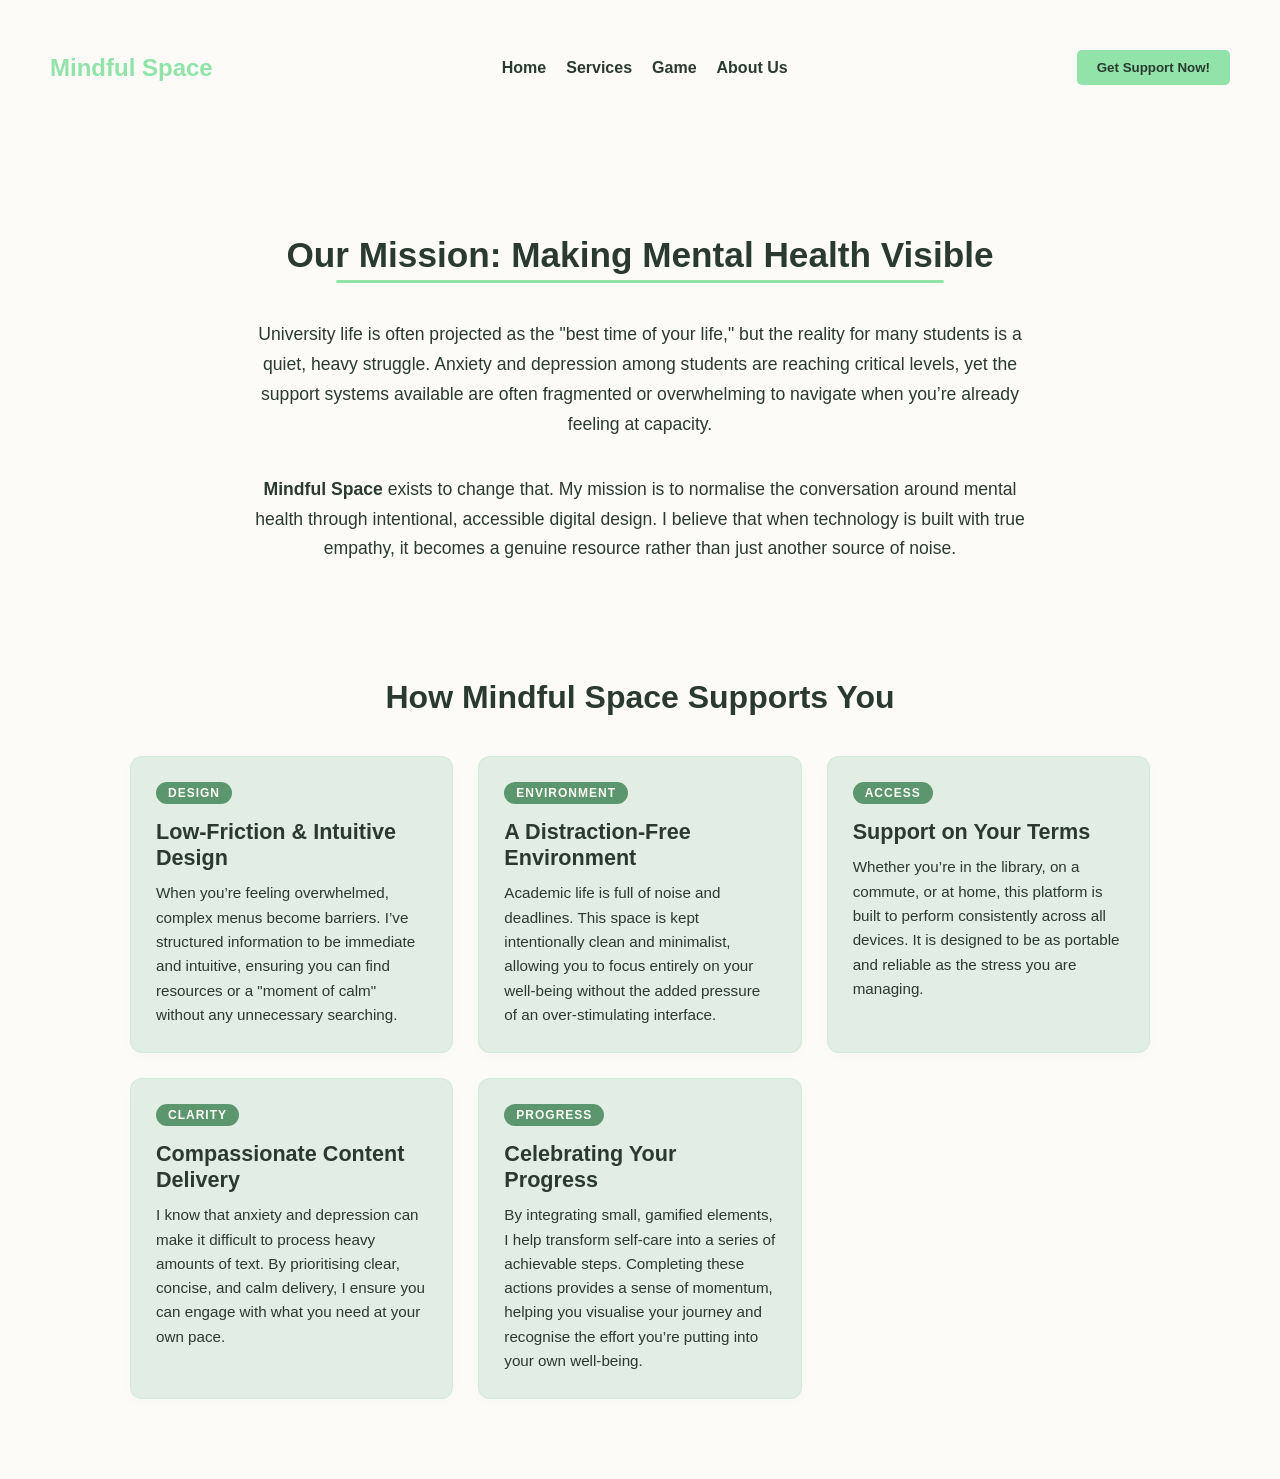
==== about/index.html @ 24bb1be5 "Add files via upload" ====
<!DOCTYPE html>
<html lang="en">
<head>
    <meta charset="UTF-8">
    <meta name="viewport" content="width=device-width, initial-scale=1.0">
    <link rel="icon" type="image/png" href="../images/favicon-96x96.png" sizes="96x96" />
    <link rel="icon" type="image/svg+xml" href="../images/favicon.svg" />
    <link rel="shortcut icon" href="../images/favicon.ico" />
    <link rel="apple-touch-icon" sizes="180x180" href="../images/apple-touch-icon.png" />
    <link rel="manifest" href="../images/site.webmanifest" />
    <link rel="stylesheet" href="../css/styles.css">
    <title>Mindful Space - About Us</title>
</head>
<body>
<header>
    <nav>
        <a href="../" class="logo">Mindful Space</a>
        <ul>
            <li><a href="../">Home</a></li>
            <li><a href="service/">Services</a></li>
            <li><a href="game/">Game</a></li>
            <li><a href="about/">About Us</a></li>
        </ul>
        
        <form action="contact/" method="get">
            <button type="submit" class="nav-cta">Get Support Now!</button>
        </form>
    </nav>
</header>
<main>
<main class="homepage-container">
    <section class="our-mission">
        <div class="mission-container">
            <h1 class="mission-title">Our Mission: Making Mental Health Visible</h1>
            <p class="mission-text">University life is often projected as the "best time of your life," but the reality for many students is a quiet, heavy struggle. Anxiety and depression among students are reaching critical levels, yet the support systems available are often fragmented or overwhelming to navigate when you’re already feeling at capacity.</p>
            
            <p class="mission-text"><strong>Mindful Space</strong> exists to change that. My mission is to normalise the conversation around mental health through intentional, accessible digital design. I believe that when technology is built with true empathy, it becomes a genuine resource rather than just another source of noise.</p>
        </div>
    </section>

    <section class="awareness-journey">
        <div class="journey-container">
            <h2 class="section-title-center">How Mindful Space Supports You</h2>
            <div class="journey-grid">
                
                <article class="journey-card">
                    <span class="step-badge">Design</span>
                    <h3 class="step-title">Low-Friction & Intuitive Design</h3>
                    <p class="step-text">When you’re feeling overwhelmed, complex menus become barriers. I’ve structured information to be immediate and intuitive, ensuring you can find resources or a "moment of calm" without any unnecessary searching.</p>
                </article>

                <article class="journey-card">
                    <span class="step-badge">Environment</span>
                    <h3 class="step-title">A Distraction-Free Environment</h3>
                    <p class="step-text">Academic life is full of noise and deadlines. This space is kept intentionally clean and minimalist, allowing you to focus entirely on your well-being without the added pressure of an over-stimulating interface.</p>
                </article>

                <article class="journey-card">
                    <span class="step-badge">Access</span>
                    <h3 class="step-title">Support on Your Terms</h3>
                    <p class="step-text">Whether you’re in the library, on a commute, or at home, this platform is built to perform consistently across all devices. It is designed to be as portable and reliable as the stress you are managing.</p>
                </article>

                <article class="journey-card">
                    <span class="step-badge">Clarity</span>
                    <h3 class="step-title">Compassionate Content Delivery</h3>
                    <p class="step-text">I know that anxiety and depression can make it difficult to process heavy amounts of text. By prioritising clear, concise, and calm delivery, I ensure you can engage with what you need at your own pace.</p>
                </article>

                <article class="journey-card">
                    <span class="step-badge">Progress</span>
                    <h3 class="step-title">Celebrating Your Progress</h3>
                    <p class="step-text">By integrating small, gamified elements, I help transform self-care into a series of achievable steps. Completing these actions provides a sense of momentum, helping you visualise your journey and recognise the effort you’re putting into your own well-being.</p>
                </article>

            </div>
        </div>
    </section>
</main>
</main>
</body>
</html>
---- css/styles.css ----
:root{
    --primary-colour: #92E3A9;
    --background-colour: #FDFBF7;
    --secondary-colour: #5B966E;
    --textcontrast-colour: #2A3A30;
    --muted-element: #E2EDE4;
    --alert-colour: #d9534f;
    --alert-alt-colour: #c9302c;
}

*{
    box-sizing: border-box;
    font-family: 'Arial', 'Roboto', sans-serif;
    background-color: var(--background-colour);
    margin: 0;
    padding: 0;
}

nav{
    padding: 50px;
    width: auto;
    display: flex;
    justify-content: space-between;
    align-items: center;
    position: sticky;
    top: 0;
    box-sizing: border-box;
    margin-bottom: 20px;
}

nav ul{
    list-style-type: none;
    display: flex;
    gap: 20px;
}

nav ul li a{
    text-decoration: none;
    color: var(--textcontrast-colour);
    font-weight: bold;
    transition: color 0.3s ease;
}

nav ul li a:hover{
    color: var(--primary-colour);
}

nav .logo {
    font-size: 24px;
    font-weight: bold;
    color: var(--primary-colour);
    text-decoration: none;
}

.nav-cta {
    background-color: var(--primary-colour);
    color: var(--textcontrast-colour);
    border: none;
    padding: 10px 20px;
    border-radius: 5px;
    cursor: pointer;
    font-weight: bold;
    transition: background-color 0.3s ease;
}

.nav-cta:hover {
    background-color: var(--secondary-colour);
    color: var(--background-colour);
}


.hero-content {
  display: flex;
  align-items: center; 
  gap: 24px;           
  max-width: 1000px;   
  margin: 0 auto;      
  padding: 20px;
}


.hero-image {
  flex: 0 0 35%;       
  max-width: 100%;
  height: auto;        
}


.hero-text {
    color: var(--textcontrast-colour);
    font-size: 1.2rem;
    flex: 1;             
}


.our-mission {
  padding: 80px 20px 40px 20px;
  text-align: center;
  background-color: transparent;
  font-family: sans-serif;
}

.mission-container {
  max-width: 800px;
  margin: 0 auto;
}

.mission-title {
  font-size: 2.2rem;
  color: var(--textcontrast-colour);
  margin-bottom: 20px;
  position: relative;
  display: inline-block;
}


.mission-title::after {
  content: '';
  position: absolute;
  bottom: -8px;
  left: 50px;
  right: 50px;
  height: 3px;
  background-color: var(--primary-colour); 
  border-radius: 2px;
}

.mission-text {
  font-size: 1.1rem;
  line-height: 1.7;
  color: var(--textcontrast-colour);
  margin: 25px 0 35px 0;
}


.cta-mission {
  display: inline-block;
  padding: 12px 28px;
  font-size: 1rem;
  font-weight: 600;
  color: var(--textcontrast-colour); 
  text-decoration: none;
  background-color: transparent;
  border: 2px solid #92E3A9;
  border-radius: 8px;
  transition: all 0.3s ease;
}


.cta-mission:hover {
  background-color: var(--primary-colour);
  color: var(--background-colour);
  box-shadow: 0 4px 12px rgba(135, 225, 160, 0.3);
}

.awareness-journey {
  padding: 40px 20px 80px 20px;
  background-color: transparent;
  font-family: sans-serif;
}

.journey-container {
  max-width: 1100px;
  margin: 0 auto;
}

.journey-grid {
  display: grid;
  grid-template-columns: repeat(3, 1fr);
  gap: 25px;
  width: 100%;
}

.journey-card {
  background: var(--muted-element);
  border: 1px solid rgba(135, 225, 160, 0.2);
  border-radius: 12px;
  padding: 25px;
  box-shadow: 0 4px 12px rgba(0, 0, 0, 0.02);
  transition: transform 0.3s ease, box-shadow 0.3s ease;
}

.journey-card:hover {
  transform: translateY(-5px);
  box-shadow: 0 8px 24px rgba(135, 225, 160, 0.15);
}

.step-badge {
  display: inline-block;
  font-size: 0.75rem;
  text-transform: uppercase;
  letter-spacing: 1px;
  color: var(--background-colour);
  background-color:var(--secondary-colour);
  padding: 4px 12px;
  border-radius: 20px;
  font-weight: 700;
  margin-bottom: 15px;
}

.step-title {
  font-size: 1.35rem;
  background-color: transparent;
  color: var(--textcontrast-colour);
  margin: 0 0 10px 0;
  font-weight: 600;
}

.step-text {
  font-size: 0.95rem;
  line-height: 1.6;
  background-color: transparent;
  color: var(--textcontrast-colour);
  margin: 0;
}

.homepage-container {
  max-width: 1100px;
  margin: 0 auto;
  padding: 0 20px;
  background-color: transparent;
}

.section-title-center {
  text-align: center;
  font-size: 2rem;
  color: var(--textcontrast-colour);
  margin-bottom: 40px;
  font-weight: 600;
}


.toolkit-section {
  padding: 60px 0;
  background-color: transparent;
  font-family: sans-serif;
}

.toolkit-grid {
  display: grid;
  grid-template-columns: repeat(3, 1fr);
  gap: 25px;
}

.toolkit-card {
  background: var(--muted-element);
  border: 1px solid rgba(135, 225, 160, 0.2);
  border-radius: 12px;
  padding: 30px;
  text-align: center;
  box-shadow: 0 4px 12px rgba(0, 0, 0, 0.02);
  transition: transform 0.3s ease, box-shadow 0.3s ease;
}

.toolkit-card:hover {
  transform: translateY(-5px);
  box-shadow: 0 8px 24px rgba(135, 225, 160, 0.15);
}

.toolkit-icon {
  font-size: 2.5rem;
  margin-bottom: 15px;
  background-color: transparent;
}

.toolkit-card-title {
  font-size: 1.35rem;
  color: var(--textcontrast-colour);
  background-color: transparent;
  margin: 0 0 12px 0;
  font-weight: 600;
}

.toolkit-card-text {
  font-size: 0.95rem;
  line-height: 1.6;
  color: var(--textcontrast-colour);
  background-color: transparent;
  margin: 0;
}

.testimonial-section {
  padding: 80px 0;
  background-color: var(--muted-element);
  text-align: center;
  font-family: sans-serif;
}

.testimonial-slider {
  max-width: 1100px;
  margin: 0 auto;
  display: flex;
  justify-content: space-between;
  padding: 0 20px;
  background-color: transparent !important;
}

.testimonial-item {
  flex: 1;
  display: flex;
  flex-direction: column;
  justify-content: space-between;
  background: var(--background-colour);
  border: 1px solid rgba(135, 225, 160, 0.2);
  border-radius: 12px;
  text-align: center;
  padding: 45px 40px;
  box-shadow: 0 4px 12px rgba(0, 0, 0, 0.02);
  margin: 0 15px; 
}

.testimonial-item:first-child {
  margin-left: 0;
}

.testimonial-item:last-child {
  margin-right: 0;
}

.testimonial-quote {
  font-size: 1.2rem;
  font-style: italic;
  line-height: 1.6;
  color: var(--textcontrast-colour);
  background-color: transparent;
  margin: 0 0 25px 0;
}

.testimonial-author {
  font-size: 0.95rem;
  font-weight: 600;
  color: var(--secondary-colour);
  background-color: transparent;
  letter-spacing: 0.5px;
}

.support-safetynet {
  padding: 80px 0;
  background-color: transparent;
  font-family: sans-serif;
}

.safetynet-grid {
  display: grid;
  grid-template-columns: repeat(2, 1fr);
  gap: 30px;
}

.safetynet-box {
  background: var(--muted-element);
  border-radius: 12px;
  padding: 40px;
  border: 1px solid rgba(135, 225, 160, 0.2);
  box-shadow: 0 4px 12px rgba(0, 0, 0, 0.02);
}


.urgent-box {
  border: 1px solid rgba(225, 135, 135, 0.25);
  background-color: rgba(255, 245, 245, 0.5); 
}

.safetynet-title {
  font-size: 1.6rem;
  color: var(--textcontrast-colour);
  background-color: transparent;
  margin: 0 0 15px 0;
  font-weight: 600;
}

.safetynet-text {
  font-size: 1rem;
  line-height: 1.6;
  color: var(--textcontrast-colour);
  background-color: transparent;
  margin: 0 0 30px 0;
}

.btn-safetynet-action, .btn-safetynet-urgent {
  display: inline-block;
  padding: 12px 24px;
  font-size: 0.95rem;
  font-weight: 600;
  text-decoration: none;
  border-radius: 8px;
  transition: all 0.3s ease;
}

.btn-safetynet-action {
  color: var(--secondary-colour);
  border: 2px solid #92E3A9;
  background: var(--background-colour);
}

.btn-safetynet-action:hover {
  background: var(--primary-colour);
  color: var(--background-colour);
}

.btn-safetynet-urgent {
  color: var(--background-colour);
  background: var(--alert-colour);
  border: 2px solid #d9534f;
}

.btn-safetynet-urgent:hover {
  background: var(--alert-alt-colour);
  border-color: #c9302c;
  box-shadow: 0 4px 12px rgba(217, 83, 79, 0.3);
}

.site-footer {
  background-color: var(--muted-element);
  padding: 60px 0 30px 0;
  border-top: 1px solid #2A3A30;
  font-family: sans-serif;
}

.site-footer ul,
.site-footer li,
.site-footer a {
  background-color: transparent !important;
  background: none !important;
}

.footer-container {
  max-width: 1100px;
  margin: 0 auto;
  padding: 0 20px;
  display: flex;
  flex-direction: column;
  background-color: transparent;
}

.footer-brand {
  margin-bottom: 30px;
  background-color: transparent;
}

.footer-logo {
  font-size: 1.4rem;
  font-weight: 700;
  background-color: transparent;
  color: var(--primary-colour); 
  letter-spacing: -0.5px;
}

.footer-tagline {
  font-size: 0.9rem;
  color: var(--textcontrast-colour);
  margin: 5px 0 0 0;
  background-color: transparent;
}

.footer-nav {
  list-style: none;
  padding: 0;
  margin: 0 0 40px 0;
  display: flex;
  background-color: transparent;
  gap: 25px;
}

.footer-nav a{
  text-decoration: none;
  color: var(--textcontrast-colour);
  background-color: transparent;
  display: inline-block;
  font-size: 0.95rem;
  font-weight: 500;
  transition: color 0.2s ease;
}

.footer-nav a:hover {
  color: var(--secondary-colour);
}

.footer-bottom {
  border-top: 1px solid #2A3A30;
  padding-top: 25px;
  display: flex;
  justify-content: space-between;
  align-items: center;
  font-size: 0.85rem;
  color: var(--textcontrast-colour);
}

.footer-bottom p {
  margin: 0;
}

.footer-legal {
  display: flex;
  gap: 20px;
}

.footer-legal a {
  color: var(--textcontrast-colour);
  text-decoration: none;
  transition: color 0.2s ease;
}

.footer-legal a:hover {
  color: var(--primary-colour);
}

@media (max-width: 768px) {
  .hero-content {
    flex-direction: column;
    text-align: center;
  }
  
  .hero-image {
    flex: 0 0 auto;
    width: 60%;        
  }

  .journey-grid {
    grid-template-columns: 1fr;
  }

    .toolkit-grid, .safetynet-grid {
    grid-template-columns: 1fr; 
  }

  .testimonial-slider {
    flex-direction: column;
    padding: 0 20px;
  }
  
  .testimonial-item {
    margin: 0 0 30px 0;
  }
  
  .footer-bottom {
    flex-direction: column;
    gap: 15px;
    text-align: center;
  }
  
  .footer-nav {
    flex-direction: column;
    gap: 15px;
  }
}
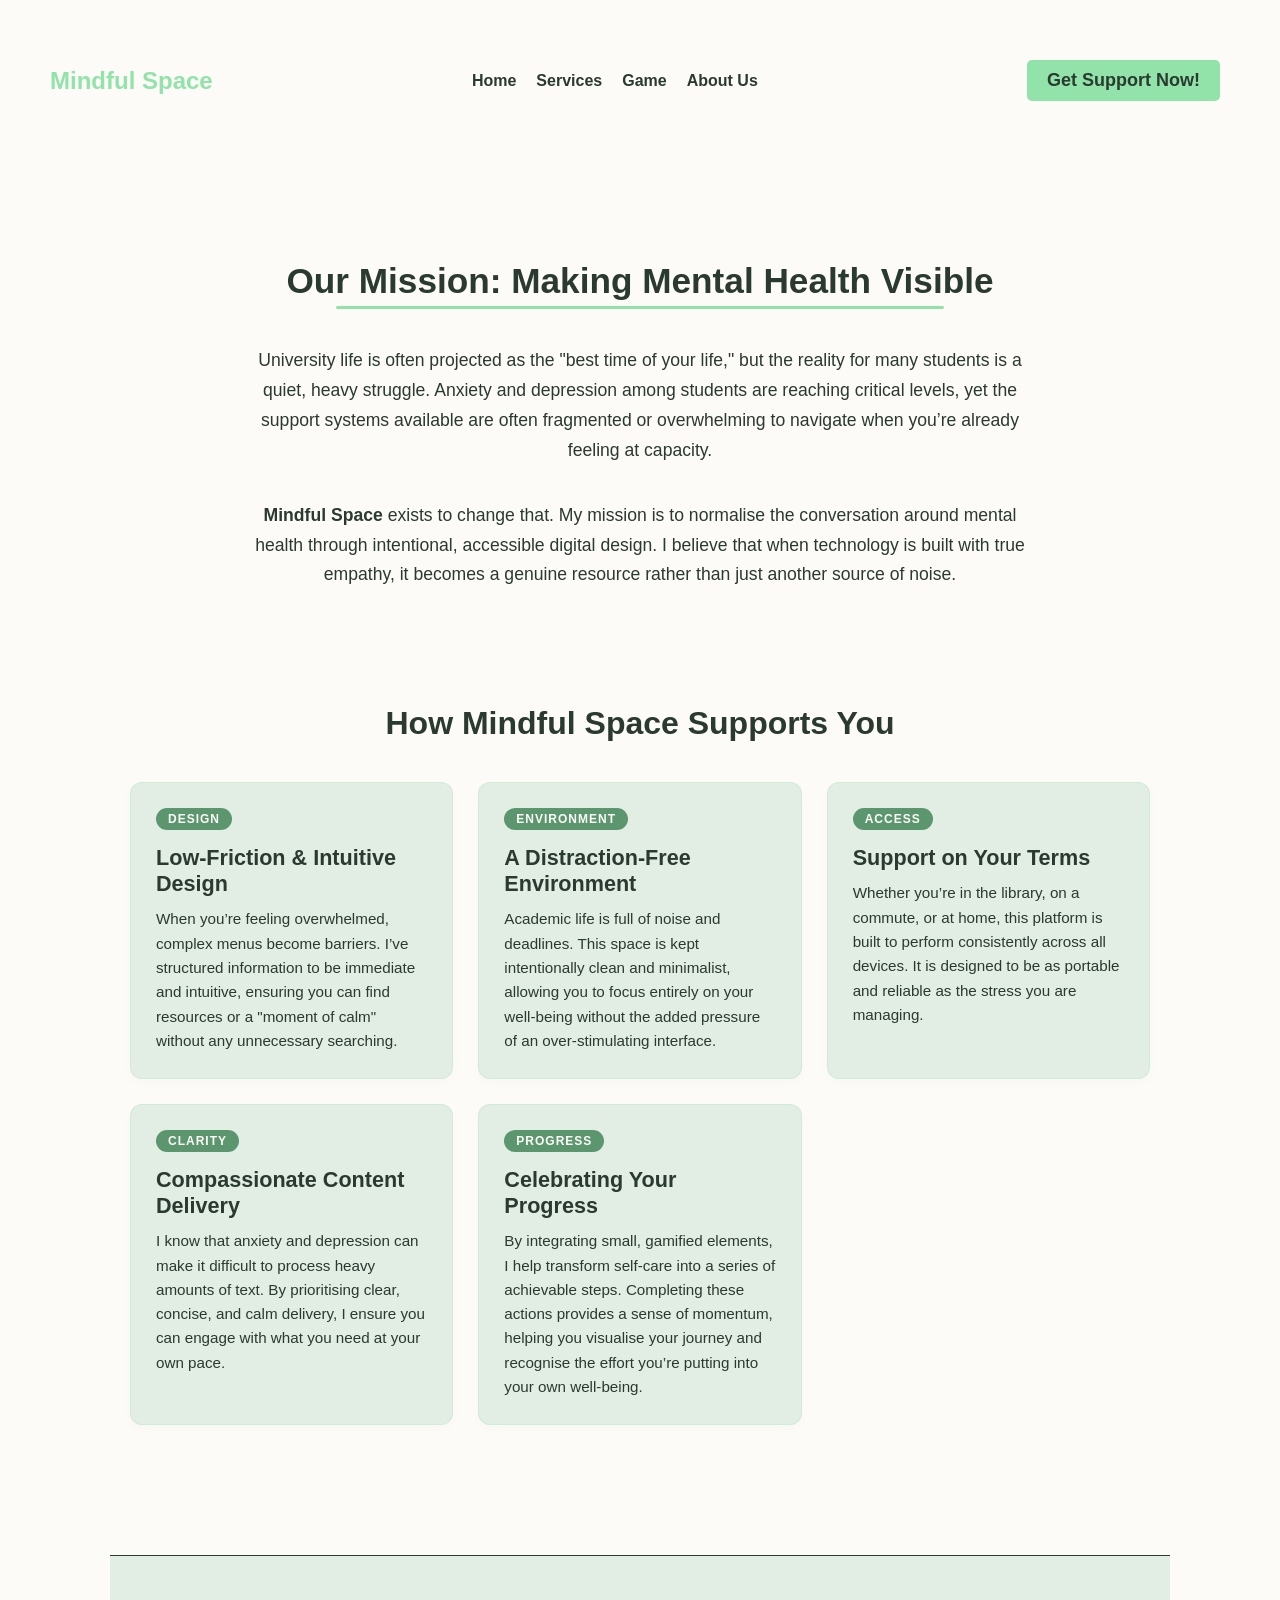
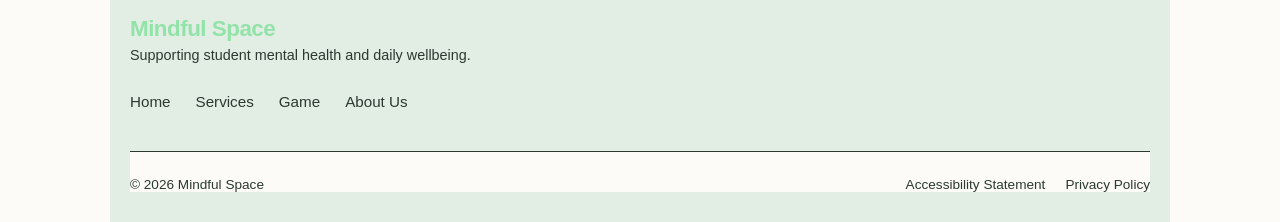
==== commit 905624db: "Add files via upload" ====
--- a/about/index.html
+++ b/about/index.html
@@ -17,12 +17,12 @@
         <a href="../" class="logo">Mindful Space</a>
         <ul>
             <li><a href="../">Home</a></li>
-            <li><a href="service/">Services</a></li>
-            <li><a href="game/">Game</a></li>
-            <li><a href="about/">About Us</a></li>
+            <li><a href="../service/">Services</a></li>
+            <li><a href="../game/">Game</a></li>
+            <li><a href="../about/">About Us</a></li>
         </ul>
         
-        <form action="contact/" method="get">
+        <form action="../contact/" method="get">
             <button type="submit" class="nav-cta">Get Support Now!</button>
         </form>
     </nav>
@@ -76,7 +76,31 @@
             </div>
         </div>
     </section>
-</main>
+    <footer class="site-footer">
+  <div class="footer-container">
+    
+    <div class="footer-brand">
+      <span class="footer-logo">Mindful Space</span>
+      <p class="footer-tagline">Supporting student mental health and daily wellbeing.</p>
+    </div>
+
+    <ul class="footer-nav">
+      <li><a href="../">Home</a></li>
+      <li><a href="../service/">Services</a></li>
+      <li><a href="../game/">Game</a></li>
+      <li><a href="../about/">About Us</a></li>
+    </ul>
+
+    <div class="footer-bottom">
+      <p>&copy; 2026 Mindful Space</p>
+      <div class="footer-legal">
+        <a href="#">Accessibility Statement</a>
+        <a href="#">Privacy Policy</a>
+      </div>
+    </div>
+
+  </div>
+</footer>
 </main>
 </body>
 </html>
--- a/css/styles.css
+++ b/css/styles.css
@@ -409,11 +409,118 @@
   box-shadow: 0 4px 12px rgba(217, 83, 79, 0.3);
 }
 
+/* Game Page Styles*/
+
+
+.game-page {
+    width: 100%;
+    font-family: 'Segoe UI', Tahoma, Geneva, Verdana, sans-serif;
+    color: var(--textcontrast-colour);
+    display: flex;
+    flex-direction: column;
+    align-items: center;
+    padding: 40px 0;
+}
+
+
+.game-page .student-life-game {
+    display: flex;
+    flex-direction: column;
+    align-items: center;
+    margin: 50px 0;         
+    width: 100%;
+}
+
+
+#game-container {
+    position: relative;
+    width: 800px;
+    height: 400px;
+    border: 4px solid #1565c0;
+    overflow: hidden;
+    margin: 0 auto;           
+    background: #81d4fa;
+    box-shadow: 0 10px 20px rgba(0,0,0,0.2);
+}
+
+canvas { 
+  display: block; 
+  width: 100%; 
+  height: 100%; 
+}
+
+.screen { 
+    position: absolute; 
+    top: 0; 
+    left: 0; 
+    width: 100%; 
+    height: 100%; 
+    background: linear-gradient(135deg, #1565c0, #0277bd); 
+    display: none; 
+    flex-direction: column; 
+    justify-content: center; 
+    align-items: center; 
+    z-index: 10; 
+}
+
+ .game-controls{
+ background-color: transparent;
+ }
+.game-title { 
+  font-size: 3.5rem; 
+  margin-bottom: 20px;
+  background-color: transparent;
+  color:#FDFBF7; 
+  text-shadow: 2px 2px 5px rgba(0,0,0,0.3); 
+}
+
+button { 
+    
+  padding: 15px 40px; 
+  margin: 10px; 
+  cursor: pointer; 
+  font-size: 18px; 
+  border-radius: 50px; 
+  border: none; 
+  transition: transform 0.2s, background 0.2s; 
+  font-weight: bold;
+}
+
+.main-btn { 
+  background: #ffeb3b; 
+  color: #333; 
+}
+
+.main-btn:hover { 
+  background: #fff; 
+  transform: scale(1.05); 
+}
+
+  .secondary-btn { 
+    background: rgba(255,255,255,0.2); 
+    color: white; 
+    border: 2px solid white; 
+ }
+
+  .secondary-btn:hover { 
+    background: rgba(255,255,255,0.3); 
+  }
+
+#ui {
+ 
+    text-align: center;                   
+    margin-bottom: 10px;
+    font-size: 20px;
+    font-weight: bold;
+}
+
 .site-footer {
   background-color: var(--muted-element);
   padding: 60px 0 30px 0;
   border-top: 1px solid #2A3A30;
   font-family: sans-serif;
+  width: 100%;
+  margin-top: 50px;
 }
 
 .site-footer ul,
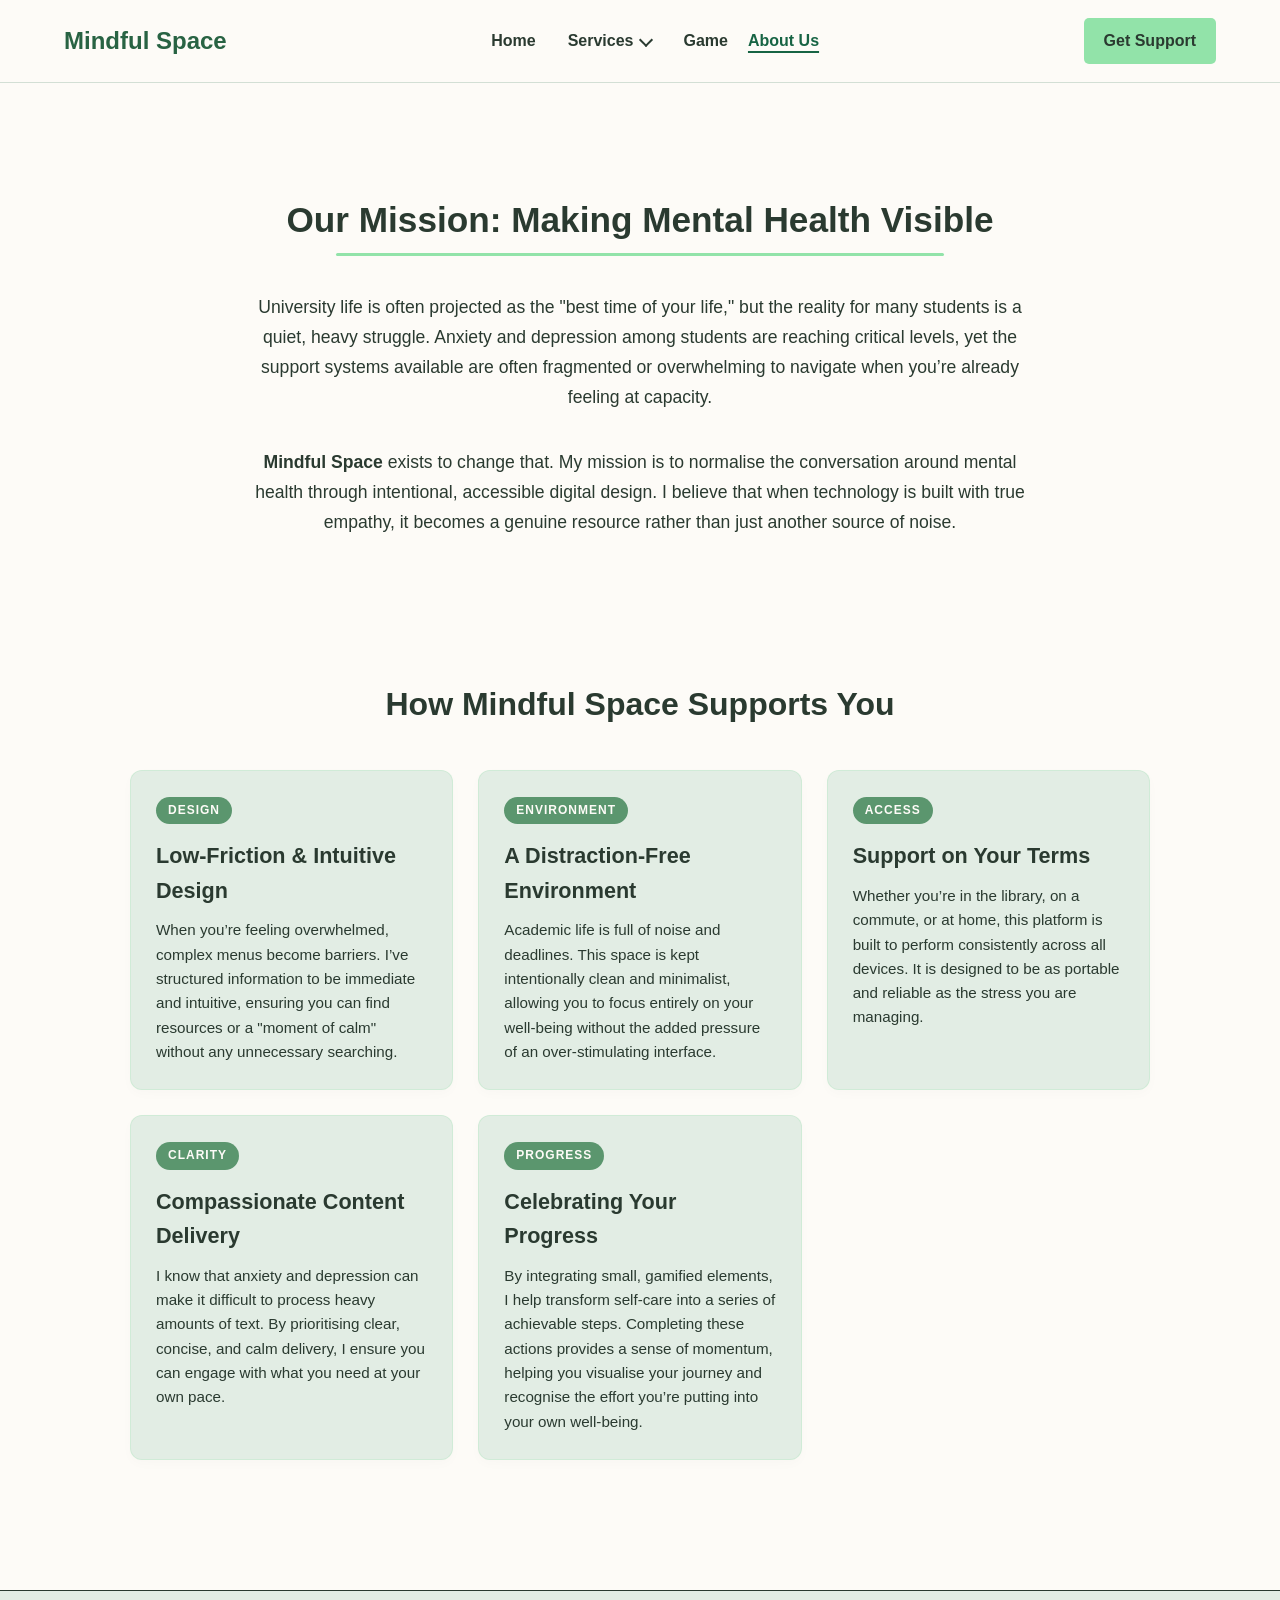
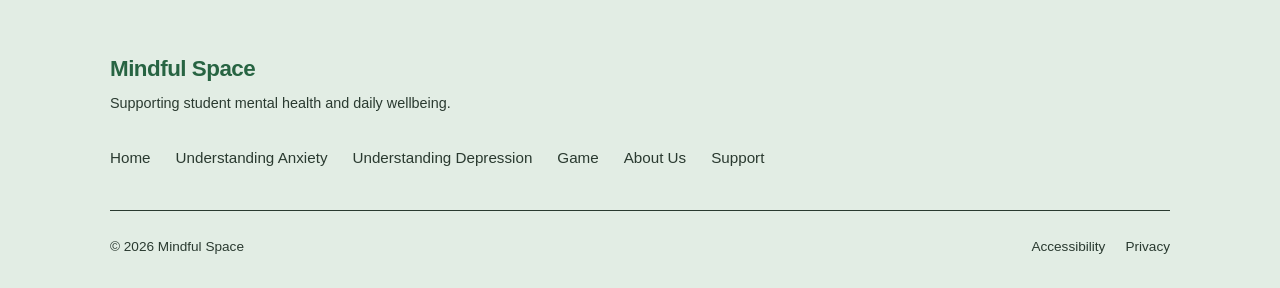
==== commit e971ce0b: "Add files via upload" ====
--- a/about/index.html
+++ b/about/index.html
@@ -1,106 +1,79 @@
-<!DOCTYPE html>
-<html lang="en">
-<head>
-    <meta charset="UTF-8">
-    <meta name="viewport" content="width=device-width, initial-scale=1.0">
-    <link rel="icon" type="image/png" href="../images/favicon-96x96.png" sizes="96x96" />
-    <link rel="icon" type="image/svg+xml" href="../images/favicon.svg" />
-    <link rel="shortcut icon" href="../images/favicon.ico" />
-    <link rel="apple-touch-icon" sizes="180x180" href="../images/apple-touch-icon.png" />
-    <link rel="manifest" href="../images/site.webmanifest" />
-    <link rel="stylesheet" href="../css/styles.css">
-    <title>Mindful Space - About Us</title>
-</head>
-<body>
-<header>
-    <nav>
-        <a href="../" class="logo">Mindful Space</a>
-        <ul>
-            <li><a href="../">Home</a></li>
-            <li><a href="../service/">Services</a></li>
-            <li><a href="../game/">Game</a></li>
-            <li><a href="../about/">About Us</a></li>
-        </ul>
-        
-        <form action="../contact/" method="get">
-            <button type="submit" class="nav-cta">Get Support Now!</button>
-        </form>
-    </nav>
-</header>
-<main>
-<main class="homepage-container">
-    <section class="our-mission">
-        <div class="mission-container">
-            <h1 class="mission-title">Our Mission: Making Mental Health Visible</h1>
-            <p class="mission-text">University life is often projected as the "best time of your life," but the reality for many students is a quiet, heavy struggle. Anxiety and depression among students are reaching critical levels, yet the support systems available are often fragmented or overwhelming to navigate when you’re already feeling at capacity.</p>
-            
-            <p class="mission-text"><strong>Mindful Space</strong> exists to change that. My mission is to normalise the conversation around mental health through intentional, accessible digital design. I believe that when technology is built with true empathy, it becomes a genuine resource rather than just another source of noise.</p>
-        </div>
-    </section>
-
-    <section class="awareness-journey">
-        <div class="journey-container">
-            <h2 class="section-title-center">How Mindful Space Supports You</h2>
-            <div class="journey-grid">
-                
-                <article class="journey-card">
-                    <span class="step-badge">Design</span>
-                    <h3 class="step-title">Low-Friction & Intuitive Design</h3>
-                    <p class="step-text">When you’re feeling overwhelmed, complex menus become barriers. I’ve structured information to be immediate and intuitive, ensuring you can find resources or a "moment of calm" without any unnecessary searching.</p>
-                </article>
-
-                <article class="journey-card">
-                    <span class="step-badge">Environment</span>
-                    <h3 class="step-title">A Distraction-Free Environment</h3>
-                    <p class="step-text">Academic life is full of noise and deadlines. This space is kept intentionally clean and minimalist, allowing you to focus entirely on your well-being without the added pressure of an over-stimulating interface.</p>
-                </article>
-
-                <article class="journey-card">
-                    <span class="step-badge">Access</span>
-                    <h3 class="step-title">Support on Your Terms</h3>
-                    <p class="step-text">Whether you’re in the library, on a commute, or at home, this platform is built to perform consistently across all devices. It is designed to be as portable and reliable as the stress you are managing.</p>
-                </article>
-
-                <article class="journey-card">
-                    <span class="step-badge">Clarity</span>
-                    <h3 class="step-title">Compassionate Content Delivery</h3>
-                    <p class="step-text">I know that anxiety and depression can make it difficult to process heavy amounts of text. By prioritising clear, concise, and calm delivery, I ensure you can engage with what you need at your own pace.</p>
-                </article>
-
-                <article class="journey-card">
-                    <span class="step-badge">Progress</span>
-                    <h3 class="step-title">Celebrating Your Progress</h3>
-                    <p class="step-text">By integrating small, gamified elements, I help transform self-care into a series of achievable steps. Completing these actions provides a sense of momentum, helping you visualise your journey and recognise the effort you’re putting into your own well-being.</p>
-                </article>
-
-            </div>
-        </div>
-    </section>
-    <footer class="site-footer">
-  <div class="footer-container">
-    
-    <div class="footer-brand">
-      <span class="footer-logo">Mindful Space</span>
-      <p class="footer-tagline">Supporting student mental health and daily wellbeing.</p>
-    </div>
-
-    <ul class="footer-nav">
-      <li><a href="../">Home</a></li>
-      <li><a href="../service/">Services</a></li>
-      <li><a href="../game/">Game</a></li>
-      <li><a href="../about/">About Us</a></li>
-    </ul>
-
-    <div class="footer-bottom">
-      <p>&copy; 2026 Mindful Space</p>
-      <div class="footer-legal">
-        <a href="#">Accessibility Statement</a>
-        <a href="#">Privacy Policy</a>
-      </div>
-    </div>
-
-  </div>
-</footer>
-</main>
-</body>
+<!DOCTYPE html>
+
+<html lang="en">
+<head>
+<meta charset="utf-8"/>
+<meta content="width=device-width, initial-scale=1.0" name="viewport"/>
+<link href="../images/favicon-96x96.png" rel="icon" sizes="96x96" type="image/png"/>
+<link href="../images/favicon.svg" rel="icon" type="image/svg+xml"/>
+<link href="../images/favicon.ico" rel="shortcut icon"/>
+<link href="../images/apple-touch-icon.png" rel="apple-touch-icon" sizes="180x180"/>
+<link href="../images/site.webmanifest" rel="manifest"/>
+<link href="../css/styles.css" rel="stylesheet"/>
+<title>Mindful Space | About Us</title>
+<meta content="Mindful Space: student mental health awareness, accessible information, a grounding activity, and a playful platform game." name="description"/></head>
+<body><a class="skip-link" href="#main">Skip to main content</a>
+<header class="site-header"><nav aria-label="Primary navigation">
+<a class="logo" href="../">Mindful Space</a>
+<button aria-controls="primaryNav" aria-expanded="false" aria-label="Open navigation menu" class="menu-toggle" id="menuToggle" type="button"><span class="bar"></span><span class="bar"></span><span class="bar"></span></button>
+<ul id="primaryNav">
+<li><a href="../">Home</a></li>
+<li class="has-dropdown"><button aria-controls="servicesNav" aria-expanded="false" class="dropdown-toggle" type="button">Services <span aria-hidden="true" class="dropdown-chevron"></span></button>
+<ul class="dropdown" id="servicesNav">
+<li><a href="../understanding-anxiety/">Understanding Anxiety</a></li>
+<li><a href="../understanding-depression/">Understanding Depression</a></li>
+</ul>
+</li>
+<li><a href="../game/">Game</a></li>
+<li><a aria-current="page" href="../about/">About Us</a></li>
+</ul>
+<a class="nav-cta" href="../support/">Get Support</a>
+</nav></header>
+<main class="homepage-container" id="main">
+<section class="our-mission">
+<div class="mission-container">
+<h1 class="mission-title">Our Mission: Making Mental Health Visible</h1>
+<p class="mission-text">University life is often projected as the "best time of your life," but the reality for many students is a quiet, heavy struggle. Anxiety and depression among students are reaching critical levels, yet the support systems available are often fragmented or overwhelming to navigate when you’re already feeling at capacity.</p>
+<p class="mission-text"><strong>Mindful Space</strong> exists to change that. My mission is to normalise the conversation around mental health through intentional, accessible digital design. I believe that when technology is built with true empathy, it becomes a genuine resource rather than just another source of noise.</p>
+</div>
+</section>
+<section class="awareness-journey">
+<div class="journey-container">
+<h2 class="section-title-center">How Mindful Space Supports You</h2>
+<div class="journey-grid">
+<article class="journey-card">
+<span class="step-badge">Design</span>
+<h3 class="step-title">Low-Friction &amp; Intuitive Design</h3>
+<p class="step-text">When you’re feeling overwhelmed, complex menus become barriers. I’ve structured information to be immediate and intuitive, ensuring you can find resources or a "moment of calm" without any unnecessary searching.</p>
+</article>
+<article class="journey-card">
+<span class="step-badge">Environment</span>
+<h3 class="step-title">A Distraction-Free Environment</h3>
+<p class="step-text">Academic life is full of noise and deadlines. This space is kept intentionally clean and minimalist, allowing you to focus entirely on your well-being without the added pressure of an over-stimulating interface.</p>
+</article>
+<article class="journey-card">
+<span class="step-badge">Access</span>
+<h3 class="step-title">Support on Your Terms</h3>
+<p class="step-text">Whether you’re in the library, on a commute, or at home, this platform is built to perform consistently across all devices. It is designed to be as portable and reliable as the stress you are managing.</p>
+</article>
+<article class="journey-card">
+<span class="step-badge">Clarity</span>
+<h3 class="step-title">Compassionate Content Delivery</h3>
+<p class="step-text">I know that anxiety and depression can make it difficult to process heavy amounts of text. By prioritising clear, concise, and calm delivery, I ensure you can engage with what you need at your own pace.</p>
+</article>
+<article class="journey-card">
+<span class="step-badge">Progress</span>
+<h3 class="step-title">Celebrating Your Progress</h3>
+<p class="step-text">By integrating small, gamified elements, I help transform self-care into a series of achievable steps. Completing these actions provides a sense of momentum, helping you visualise your journey and recognise the effort you’re putting into your own well-being.</p>
+</article>
+</div>
+</div>
+</section>
+</main>
+<footer class="site-footer"><div class="footer-container">
+<div class="footer-brand"><a class="footer-logo" href="../">Mindful Space</a><p class="footer-tagline">Supporting student mental health and daily wellbeing.</p></div>
+<ul class="footer-nav"><li><a href="../">Home</a></li><li><a href="../understanding-anxiety/">Understanding Anxiety</a></li><li><a href="../understanding-depression/">Understanding Depression</a></li><li><a href="../game/">Game</a></li><li><a href="../about/">About Us</a></li><li><a href="../support/">Support</a></li></ul>
+<div class="footer-bottom"><p>© 2026 Mindful Space</p><div class="footer-legal"><a href="../accessibility/">Accessibility</a><a href="../privacy/">Privacy</a></div></div>
+</div></footer>
+<script defer="" src="../js/script.js"></script></body>
 </html>
--- a/css/styles.css
+++ b/css/styles.css
@@ -1,652 +1,1086 @@
-:root{
-    --primary-colour: #92E3A9;
-    --background-colour: #FDFBF7;
-    --secondary-colour: #5B966E;
-    --textcontrast-colour: #2A3A30;
-    --muted-element: #E2EDE4;
-    --alert-colour: #d9534f;
-    --alert-alt-colour: #c9302c;
-}
-
-*{
-    box-sizing: border-box;
-    font-family: 'Arial', 'Roboto', sans-serif;
-    background-color: var(--background-colour);
-    margin: 0;
-    padding: 0;
-}
-
-nav{
-    padding: 50px;
-    width: auto;
-    display: flex;
-    justify-content: space-between;
-    align-items: center;
-    position: sticky;
-    top: 0;
-    box-sizing: border-box;
-    margin-bottom: 20px;
-}
-
-nav ul{
-    list-style-type: none;
-    display: flex;
-    gap: 20px;
-}
-
-nav ul li a{
-    text-decoration: none;
-    color: var(--textcontrast-colour);
-    font-weight: bold;
-    transition: color 0.3s ease;
-}
-
-nav ul li a:hover{
-    color: var(--primary-colour);
-}
-
-nav .logo {
-    font-size: 24px;
-    font-weight: bold;
-    color: var(--primary-colour);
-    text-decoration: none;
-}
-
-.nav-cta {
-    background-color: var(--primary-colour);
-    color: var(--textcontrast-colour);
-    border: none;
-    padding: 10px 20px;
-    border-radius: 5px;
-    cursor: pointer;
-    font-weight: bold;
-    transition: background-color 0.3s ease;
-}
-
-.nav-cta:hover {
-    background-color: var(--secondary-colour);
-    color: var(--background-colour);
-}
-
-
-.hero-content {
-  display: flex;
-  align-items: center; 
-  gap: 24px;           
-  max-width: 1000px;   
-  margin: 0 auto;      
-  padding: 20px;
-}
-
-
-.hero-image {
-  flex: 0 0 35%;       
-  max-width: 100%;
-  height: auto;        
-}
-
-
-.hero-text {
-    color: var(--textcontrast-colour);
-    font-size: 1.2rem;
-    flex: 1;             
-}
-
-
-.our-mission {
-  padding: 80px 20px 40px 20px;
-  text-align: center;
-  background-color: transparent;
-  font-family: sans-serif;
-}
-
-.mission-container {
-  max-width: 800px;
-  margin: 0 auto;
-}
-
-.mission-title {
-  font-size: 2.2rem;
-  color: var(--textcontrast-colour);
-  margin-bottom: 20px;
-  position: relative;
-  display: inline-block;
-}
-
-
-.mission-title::after {
-  content: '';
-  position: absolute;
-  bottom: -8px;
-  left: 50px;
-  right: 50px;
-  height: 3px;
-  background-color: var(--primary-colour); 
-  border-radius: 2px;
-}
-
-.mission-text {
-  font-size: 1.1rem;
-  line-height: 1.7;
-  color: var(--textcontrast-colour);
-  margin: 25px 0 35px 0;
-}
-
-
-.cta-mission {
-  display: inline-block;
-  padding: 12px 28px;
-  font-size: 1rem;
-  font-weight: 600;
-  color: var(--textcontrast-colour); 
-  text-decoration: none;
-  background-color: transparent;
-  border: 2px solid #92E3A9;
-  border-radius: 8px;
-  transition: all 0.3s ease;
-}
-
-
-.cta-mission:hover {
-  background-color: var(--primary-colour);
-  color: var(--background-colour);
-  box-shadow: 0 4px 12px rgba(135, 225, 160, 0.3);
-}
-
-.awareness-journey {
-  padding: 40px 20px 80px 20px;
-  background-color: transparent;
-  font-family: sans-serif;
-}
-
-.journey-container {
-  max-width: 1100px;
-  margin: 0 auto;
-}
-
-.journey-grid {
-  display: grid;
-  grid-template-columns: repeat(3, 1fr);
-  gap: 25px;
-  width: 100%;
-}
-
-.journey-card {
-  background: var(--muted-element);
-  border: 1px solid rgba(135, 225, 160, 0.2);
-  border-radius: 12px;
-  padding: 25px;
-  box-shadow: 0 4px 12px rgba(0, 0, 0, 0.02);
-  transition: transform 0.3s ease, box-shadow 0.3s ease;
-}
-
-.journey-card:hover {
-  transform: translateY(-5px);
-  box-shadow: 0 8px 24px rgba(135, 225, 160, 0.15);
-}
-
-.step-badge {
-  display: inline-block;
-  font-size: 0.75rem;
-  text-transform: uppercase;
-  letter-spacing: 1px;
-  color: var(--background-colour);
-  background-color:var(--secondary-colour);
-  padding: 4px 12px;
-  border-radius: 20px;
-  font-weight: 700;
-  margin-bottom: 15px;
-}
-
-.step-title {
-  font-size: 1.35rem;
-  background-color: transparent;
-  color: var(--textcontrast-colour);
-  margin: 0 0 10px 0;
-  font-weight: 600;
-}
-
-.step-text {
-  font-size: 0.95rem;
-  line-height: 1.6;
-  background-color: transparent;
-  color: var(--textcontrast-colour);
-  margin: 0;
-}
-
-.homepage-container {
-  max-width: 1100px;
-  margin: 0 auto;
-  padding: 0 20px;
-  background-color: transparent;
-}
-
-.section-title-center {
-  text-align: center;
-  font-size: 2rem;
-  color: var(--textcontrast-colour);
-  margin-bottom: 40px;
-  font-weight: 600;
-}
-
-
-.toolkit-section {
-  padding: 60px 0;
-  background-color: transparent;
-  font-family: sans-serif;
-}
-
-.toolkit-grid {
-  display: grid;
-  grid-template-columns: repeat(3, 1fr);
-  gap: 25px;
-}
-
-.toolkit-card {
-  background: var(--muted-element);
-  border: 1px solid rgba(135, 225, 160, 0.2);
-  border-radius: 12px;
-  padding: 30px;
-  text-align: center;
-  box-shadow: 0 4px 12px rgba(0, 0, 0, 0.02);
-  transition: transform 0.3s ease, box-shadow 0.3s ease;
-}
-
-.toolkit-card:hover {
-  transform: translateY(-5px);
-  box-shadow: 0 8px 24px rgba(135, 225, 160, 0.15);
-}
-
-.toolkit-icon {
-  font-size: 2.5rem;
-  margin-bottom: 15px;
-  background-color: transparent;
-}
-
-.toolkit-card-title {
-  font-size: 1.35rem;
-  color: var(--textcontrast-colour);
-  background-color: transparent;
-  margin: 0 0 12px 0;
-  font-weight: 600;
-}
-
-.toolkit-card-text {
-  font-size: 0.95rem;
-  line-height: 1.6;
-  color: var(--textcontrast-colour);
-  background-color: transparent;
-  margin: 0;
-}
-
-.testimonial-section {
-  padding: 80px 0;
-  background-color: var(--muted-element);
-  text-align: center;
-  font-family: sans-serif;
-}
-
-.testimonial-slider {
-  max-width: 1100px;
-  margin: 0 auto;
-  display: flex;
-  justify-content: space-between;
-  padding: 0 20px;
-  background-color: transparent !important;
-}
-
-.testimonial-item {
-  flex: 1;
-  display: flex;
-  flex-direction: column;
-  justify-content: space-between;
-  background: var(--background-colour);
-  border: 1px solid rgba(135, 225, 160, 0.2);
-  border-radius: 12px;
-  text-align: center;
-  padding: 45px 40px;
-  box-shadow: 0 4px 12px rgba(0, 0, 0, 0.02);
-  margin: 0 15px; 
-}
-
-.testimonial-item:first-child {
-  margin-left: 0;
-}
-
-.testimonial-item:last-child {
-  margin-right: 0;
-}
-
-.testimonial-quote {
-  font-size: 1.2rem;
-  font-style: italic;
-  line-height: 1.6;
-  color: var(--textcontrast-colour);
-  background-color: transparent;
-  margin: 0 0 25px 0;
-}
-
-.testimonial-author {
-  font-size: 0.95rem;
-  font-weight: 600;
-  color: var(--secondary-colour);
-  background-color: transparent;
-  letter-spacing: 0.5px;
-}
-
-.support-safetynet {
-  padding: 80px 0;
-  background-color: transparent;
-  font-family: sans-serif;
-}
-
-.safetynet-grid {
-  display: grid;
-  grid-template-columns: repeat(2, 1fr);
-  gap: 30px;
-}
-
-.safetynet-box {
-  background: var(--muted-element);
-  border-radius: 12px;
-  padding: 40px;
-  border: 1px solid rgba(135, 225, 160, 0.2);
-  box-shadow: 0 4px 12px rgba(0, 0, 0, 0.02);
-}
-
-
-.urgent-box {
-  border: 1px solid rgba(225, 135, 135, 0.25);
-  background-color: rgba(255, 245, 245, 0.5); 
-}
-
-.safetynet-title {
-  font-size: 1.6rem;
-  color: var(--textcontrast-colour);
-  background-color: transparent;
-  margin: 0 0 15px 0;
-  font-weight: 600;
-}
-
-.safetynet-text {
-  font-size: 1rem;
-  line-height: 1.6;
-  color: var(--textcontrast-colour);
-  background-color: transparent;
-  margin: 0 0 30px 0;
-}
-
-.btn-safetynet-action, .btn-safetynet-urgent {
-  display: inline-block;
-  padding: 12px 24px;
-  font-size: 0.95rem;
-  font-weight: 600;
-  text-decoration: none;
-  border-radius: 8px;
-  transition: all 0.3s ease;
-}
-
-.btn-safetynet-action {
-  color: var(--secondary-colour);
-  border: 2px solid #92E3A9;
-  background: var(--background-colour);
-}
-
-.btn-safetynet-action:hover {
-  background: var(--primary-colour);
-  color: var(--background-colour);
-}
-
-.btn-safetynet-urgent {
-  color: var(--background-colour);
-  background: var(--alert-colour);
-  border: 2px solid #d9534f;
-}
-
-.btn-safetynet-urgent:hover {
-  background: var(--alert-alt-colour);
-  border-color: #c9302c;
-  box-shadow: 0 4px 12px rgba(217, 83, 79, 0.3);
-}
-
-/* Game Page Styles*/
-
-
-.game-page {
-    width: 100%;
-    font-family: 'Segoe UI', Tahoma, Geneva, Verdana, sans-serif;
-    color: var(--textcontrast-colour);
-    display: flex;
-    flex-direction: column;
-    align-items: center;
-    padding: 40px 0;
-}
-
-
-.game-page .student-life-game {
-    display: flex;
-    flex-direction: column;
-    align-items: center;
-    margin: 50px 0;         
-    width: 100%;
-}
-
-
-#game-container {
-    position: relative;
-    width: 800px;
-    height: 400px;
-    border: 4px solid #1565c0;
-    overflow: hidden;
-    margin: 0 auto;           
-    background: #81d4fa;
-    box-shadow: 0 10px 20px rgba(0,0,0,0.2);
-}
-
-canvas { 
-  display: block; 
-  width: 100%; 
-  height: 100%; 
-}
-
-.screen { 
-    position: absolute; 
-    top: 0; 
-    left: 0; 
-    width: 100%; 
-    height: 100%; 
-    background: linear-gradient(135deg, #1565c0, #0277bd); 
-    display: none; 
-    flex-direction: column; 
-    justify-content: center; 
-    align-items: center; 
-    z-index: 10; 
-}
-
- .game-controls{
- background-color: transparent;
- }
-.game-title { 
-  font-size: 3.5rem; 
-  margin-bottom: 20px;
-  background-color: transparent;
-  color:#FDFBF7; 
-  text-shadow: 2px 2px 5px rgba(0,0,0,0.3); 
-}
-
-button { 
-    
-  padding: 15px 40px; 
-  margin: 10px; 
-  cursor: pointer; 
-  font-size: 18px; 
-  border-radius: 50px; 
-  border: none; 
-  transition: transform 0.2s, background 0.2s; 
-  font-weight: bold;
-}
-
-.main-btn { 
-  background: #ffeb3b; 
-  color: #333; 
-}
-
-.main-btn:hover { 
-  background: #fff; 
-  transform: scale(1.05); 
-}
-
-  .secondary-btn { 
-    background: rgba(255,255,255,0.2); 
-    color: white; 
-    border: 2px solid white; 
- }
-
-  .secondary-btn:hover { 
-    background: rgba(255,255,255,0.3); 
-  }
-
-#ui {
- 
-    text-align: center;                   
-    margin-bottom: 10px;
-    font-size: 20px;
-    font-weight: bold;
-}
-
-.site-footer {
-  background-color: var(--muted-element);
-  padding: 60px 0 30px 0;
-  border-top: 1px solid #2A3A30;
-  font-family: sans-serif;
-  width: 100%;
-  margin-top: 50px;
-}
-
-.site-footer ul,
-.site-footer li,
-.site-footer a {
-  background-color: transparent !important;
-  background: none !important;
-}
-
-.footer-container {
-  max-width: 1100px;
-  margin: 0 auto;
-  padding: 0 20px;
-  display: flex;
-  flex-direction: column;
-  background-color: transparent;
-}
-
-.footer-brand {
-  margin-bottom: 30px;
-  background-color: transparent;
-}
-
-.footer-logo {
-  font-size: 1.4rem;
-  font-weight: 700;
-  background-color: transparent;
-  color: var(--primary-colour); 
-  letter-spacing: -0.5px;
-}
-
-.footer-tagline {
-  font-size: 0.9rem;
-  color: var(--textcontrast-colour);
-  margin: 5px 0 0 0;
-  background-color: transparent;
-}
-
-.footer-nav {
-  list-style: none;
-  padding: 0;
-  margin: 0 0 40px 0;
-  display: flex;
-  background-color: transparent;
-  gap: 25px;
-}
-
-.footer-nav a{
-  text-decoration: none;
-  color: var(--textcontrast-colour);
-  background-color: transparent;
-  display: inline-block;
-  font-size: 0.95rem;
-  font-weight: 500;
-  transition: color 0.2s ease;
-}
-
-.footer-nav a:hover {
-  color: var(--secondary-colour);
-}
-
-.footer-bottom {
-  border-top: 1px solid #2A3A30;
-  padding-top: 25px;
-  display: flex;
-  justify-content: space-between;
-  align-items: center;
-  font-size: 0.85rem;
-  color: var(--textcontrast-colour);
-}
-
-.footer-bottom p {
-  margin: 0;
-}
-
-.footer-legal {
-  display: flex;
-  gap: 20px;
-}
-
-.footer-legal a {
-  color: var(--textcontrast-colour);
-  text-decoration: none;
-  transition: color 0.2s ease;
-}
-
-.footer-legal a:hover {
-  color: var(--primary-colour);
-}
-
-@media (max-width: 768px) {
-  .hero-content {
-    flex-direction: column;
-    text-align: center;
-  }
-  
-  .hero-image {
-    flex: 0 0 auto;
-    width: 60%;        
-  }
-
-  .journey-grid {
-    grid-template-columns: 1fr;
-  }
-
-    .toolkit-grid, .safetynet-grid {
-    grid-template-columns: 1fr; 
-  }
-
-  .testimonial-slider {
-    flex-direction: column;
-    padding: 0 20px;
-  }
-  
-  .testimonial-item {
-    margin: 0 0 30px 0;
-  }
-  
-  .footer-bottom {
-    flex-direction: column;
-    gap: 15px;
-    text-align: center;
-  }
-  
-  .footer-nav {
-    flex-direction: column;
-    gap: 15px;
-  }
-}
+:root{
+    --primary-colour: #92E3A9;
+    --background-colour: #FDFBF7;
+    --secondary-colour: #5B966E;
+    --textcontrast-colour: #2A3A30;
+    --muted-element: #E2EDE4;
+    --alert-colour: #d9534f;
+    --alert-alt-colour: #c9302c;
+}
+
+* { box-sizing: border-box; }
+html { scroll-behavior: smooth; }
+body { margin: 0; background: var(--background-colour); color: var(--textcontrast-colour); font-family: Arial, 'Segoe UI', sans-serif; line-height: 1.6; }
+button, input { font: inherit; }
+img { max-width: 100%; height: auto; }
+
+
+nav{
+    padding: 50px;
+    width: auto;
+    display: flex;
+    justify-content: space-between;
+    align-items: center;
+    position: sticky;
+    top: 0;
+    box-sizing: border-box;
+    margin-bottom: 20px;
+}
+
+nav ul{
+    list-style-type: none;
+    display: flex;
+    gap: 20px;
+}
+
+nav ul li {
+    position: relative;
+}
+
+nav ul li a{
+    text-decoration: none;
+    color: var(--textcontrast-colour);
+    font-weight: bold;
+    transition: color 0.3s ease;
+}
+
+nav ul li a:hover{
+    color: var(--primary-colour);
+}
+
+/* Hide the dropdown by default */
+.dropdown {
+    display: none;
+    position: absolute;
+    top: 100%;
+    left: 0;
+    background: #ffffff;
+    border: 1px solid var(--muted-element);
+    border-radius: 8px;
+    padding: 0.5rem 0;
+    min-width: 200px;
+    box-shadow: 0 10px 15px -3px rgba(0, 0, 0, 0.1);
+    z-index: 1000;
+}
+
+
+.dropdown li a {
+    display: block;
+    padding: 0.75rem 1.5rem;
+    color: var(--textcontrast-colour);
+    font-size: 0.9rem;
+    text-decoration: none;
+    transition: background 0.2s ease;
+}
+
+.dropdown li a:hover {
+    background-color: var(--muted-element);
+    color: var(--secondary-colour);
+}
+
+/* Mobile menu toggle button (hidden on desktop) */
+.menu-toggle {
+    display: none;
+    flex-direction: column;
+    justify-content: space-between;
+    width: 28px;
+    height: 20px;
+    background: transparent;
+    border: none;
+    cursor: pointer;
+    padding: 0;
+    z-index: 1100;
+}
+
+.menu-toggle .bar {
+    display: block;
+    width: 100%;
+    height: 3px;
+    background-color: var(--textcontrast-colour);
+    border-radius: 2px;
+    transition: transform 0.3s ease, opacity 0.3s ease;
+}
+
+.menu-toggle.active .bar:nth-child(1) {
+    transform: translateY(8.5px) rotate(45deg);
+}
+
+.menu-toggle.active .bar:nth-child(2) {
+    opacity: 0;
+}
+
+.menu-toggle.active .bar:nth-child(3) {
+    transform: translateY(-8.5px) rotate(-45deg);
+}
+
+nav .logo {
+    font-size: 24px;
+    font-weight: bold;
+    color: var(--primary-colour);
+    text-decoration: none;
+}
+
+.nav-cta {
+    background-color: var(--primary-colour);
+    color: var(--textcontrast-colour);
+    border: none;
+    padding: 10px 20px;
+    border-radius: 5px;
+    cursor: pointer;
+    font-weight: bold;
+    transition: background-color 0.3s ease;
+}
+
+.nav-cta:hover {
+    background-color: var(--secondary-colour);
+    color: var(--background-colour);
+}
+
+
+.hero-content {
+  display: flex;
+  align-items: center; 
+  gap: 24px;           
+  max-width: 1000px;   
+  margin: 0 auto;      
+  padding: 20px;
+}
+
+
+.hero-image {
+  flex: 0 0 35%;       
+  max-width: 100%;
+  height: auto;        
+}
+
+
+.hero-text {
+    color: var(--textcontrast-colour);
+    font-size: 1.2rem;
+    flex: 1;             
+}
+
+
+.our-mission {
+  padding: 80px 20px 40px 20px;
+  text-align: center;
+  background-color: transparent;
+  font-family: sans-serif;
+}
+
+.mission-container {
+  max-width: 800px;
+  margin: 0 auto;
+}
+
+.mission-title {
+  font-size: 2.2rem;
+  color: var(--textcontrast-colour);
+  margin-bottom: 20px;
+  position: relative;
+  display: inline-block;
+}
+
+
+.mission-title::after {
+  content: '';
+  position: absolute;
+  bottom: -8px;
+  left: 50px;
+  right: 50px;
+  height: 3px;
+  background-color: var(--primary-colour); 
+  border-radius: 2px;
+}
+
+.mission-text {
+  font-size: 1.1rem;
+  line-height: 1.7;
+  color: var(--textcontrast-colour);
+  margin: 25px 0 35px 0;
+}
+
+
+.cta-mission {
+  display: inline-block;
+  padding: 12px 28px;
+  font-size: 1rem;
+  font-weight: 600;
+  color: var(--textcontrast-colour); 
+  text-decoration: none;
+  background-color: transparent;
+  border: 2px solid #92E3A9;
+  border-radius: 8px;
+  transition: all 0.3s ease;
+}
+
+
+.cta-mission:hover {
+  background-color: var(--primary-colour);
+  color: var(--background-colour);
+  box-shadow: 0 4px 12px rgba(135, 225, 160, 0.3);
+}
+
+.awareness-journey {
+  padding: 40px 20px 80px 20px;
+  background-color: transparent;
+  font-family: sans-serif;
+}
+
+.journey-container {
+  max-width: 1100px;
+  margin: 0 auto;
+}
+
+.journey-grid {
+  display: grid;
+  grid-template-columns: repeat(3, 1fr);
+  gap: 25px;
+  width: 100%;
+}
+
+.journey-card {
+  background: var(--muted-element);
+  border: 1px solid rgba(135, 225, 160, 0.2);
+  border-radius: 12px;
+  padding: 25px;
+  box-shadow: 0 4px 12px rgba(0, 0, 0, 0.02);
+  transition: transform 0.3s ease, box-shadow 0.3s ease;
+}
+
+.journey-card:hover {
+  transform: translateY(-5px);
+  box-shadow: 0 8px 24px rgba(135, 225, 160, 0.15);
+}
+
+.step-badge {
+  display: inline-block;
+  font-size: 0.75rem;
+  text-transform: uppercase;
+  letter-spacing: 1px;
+  color: var(--background-colour);
+  background-color:var(--secondary-colour);
+  padding: 4px 12px;
+  border-radius: 20px;
+  font-weight: 700;
+  margin-bottom: 15px;
+}
+
+.step-title {
+  font-size: 1.35rem;
+  background-color: transparent;
+  color: var(--textcontrast-colour);
+  margin: 0 0 10px 0;
+  font-weight: 600;
+}
+
+.step-text {
+  font-size: 0.95rem;
+  line-height: 1.6;
+  background-color: transparent;
+  color: var(--textcontrast-colour);
+  margin: 0;
+}
+
+.homepage-container {
+  max-width: 1100px;
+  margin: 0 auto;
+  padding: 0 20px;
+  background-color: transparent;
+}
+
+.section-title-center {
+  text-align: center;
+  font-size: 2rem;
+  color: var(--textcontrast-colour);
+  margin-bottom: 40px;
+  font-weight: 600;
+}
+
+
+.toolkit-section {
+  padding: 60px 0;
+  background-color: transparent;
+  font-family: sans-serif;
+}
+
+.toolkit-grid {
+  display: grid;
+  grid-template-columns: repeat(3, 1fr);
+  gap: 25px;
+}
+
+.toolkit-card {
+  background: var(--muted-element);
+  border: 1px solid rgba(135, 225, 160, 0.2);
+  border-radius: 12px;
+  padding: 30px;
+  text-align: center;
+  box-shadow: 0 4px 12px rgba(0, 0, 0, 0.02);
+  transition: transform 0.3s ease, box-shadow 0.3s ease;
+}
+
+.toolkit-card:hover {
+  transform: translateY(-5px);
+  box-shadow: 0 8px 24px rgba(135, 225, 160, 0.15);
+}
+
+.toolkit-icon {
+  font-size: 2.5rem;
+  margin-bottom: 15px;
+  background-color: transparent;
+}
+
+.toolkit-card-title {
+  font-size: 1.35rem;
+  color: var(--textcontrast-colour);
+  background-color: transparent;
+  margin: 0 0 12px 0;
+  font-weight: 600;
+}
+
+.toolkit-card-text {
+  font-size: 0.95rem;
+  line-height: 1.6;
+  color: var(--textcontrast-colour);
+  background-color: transparent;
+  margin: 0;
+}
+
+.testimonial-section {
+  padding: 80px 0;
+  background-color: var(--muted-element);
+  text-align: center;
+  font-family: sans-serif;
+}
+
+.testimonial-slider {
+  max-width: 1100px;
+  margin: 0 auto;
+  display: flex;
+  justify-content: space-between;
+  padding: 0 20px;
+  background-color: transparent !important;
+}
+
+.testimonial-item {
+  flex: 1;
+  display: flex;
+  flex-direction: column;
+  justify-content: space-between;
+  background: var(--background-colour);
+  border: 1px solid rgba(135, 225, 160, 0.2);
+  border-radius: 12px;
+  text-align: center;
+  padding: 45px 40px;
+  box-shadow: 0 4px 12px rgba(0, 0, 0, 0.02);
+  margin: 0 15px; 
+}
+
+.testimonial-item:first-child {
+  margin-left: 0;
+}
+
+.testimonial-item:last-child {
+  margin-right: 0;
+}
+
+.testimonial-quote {
+  font-size: 1.2rem;
+  font-style: italic;
+  line-height: 1.6;
+  color: var(--textcontrast-colour);
+  background-color: transparent;
+  margin: 0 0 25px 0;
+}
+
+.testimonial-author {
+  font-size: 0.95rem;
+  font-weight: 600;
+  color: var(--secondary-colour);
+  background-color: transparent;
+  letter-spacing: 0.5px;
+}
+
+.support-safetynet {
+  padding: 80px 0;
+  background-color: transparent;
+  font-family: sans-serif;
+}
+
+.safetynet-grid {
+  display: grid;
+  grid-template-columns: repeat(2, 1fr);
+  gap: 30px;
+}
+
+.safetynet-box {
+  background: var(--muted-element);
+  border-radius: 12px;
+  padding: 40px;
+  border: 1px solid rgba(135, 225, 160, 0.2);
+  box-shadow: 0 4px 12px rgba(0, 0, 0, 0.02);
+}
+
+
+.urgent-box {
+  border: 1px solid rgba(225, 135, 135, 0.25);
+  background-color: rgba(255, 245, 245, 0.5); 
+}
+
+.safetynet-title {
+  font-size: 1.6rem;
+  color: var(--textcontrast-colour);
+  background-color: transparent;
+  margin: 0 0 15px 0;
+  font-weight: 600;
+}
+
+.safetynet-text {
+  font-size: 1rem;
+  line-height: 1.6;
+  color: var(--textcontrast-colour);
+  background-color: transparent;
+  margin: 0 0 30px 0;
+}
+
+.btn-safetynet-action, .btn-safetynet-urgent {
+  display: inline-block;
+  padding: 12px 24px;
+  font-size: 0.95rem;
+  font-weight: 600;
+  text-decoration: none;
+  border-radius: 8px;
+  transition: all 0.3s ease;
+}
+
+.btn-safetynet-action {
+  color: var(--secondary-colour);
+  border: 2px solid #92E3A9;
+  background: var(--background-colour);
+}
+
+.btn-safetynet-action:hover {
+  background: var(--primary-colour);
+  color: var(--background-colour);
+}
+
+.btn-safetynet-urgent {
+  color: var(--background-colour);
+  background: var(--alert-colour);
+  border: 2px solid #d9534f;
+}
+
+.btn-safetynet-urgent:hover {
+  background: var(--alert-alt-colour);
+  border-color: #c9302c;
+  box-shadow: 0 4px 12px rgba(217, 83, 79, 0.3);
+}
+
+/* Game Page Styles*/
+
+
+.game-page {
+    width: 100%;
+    font-family: 'Segoe UI', Tahoma, Geneva, Verdana, sans-serif;
+    color: var(--textcontrast-colour);
+    display: flex;
+    flex-direction: column;
+    align-items: center;
+    padding: 40px 0;
+}
+
+
+.game-page .student-life-game {
+    display: flex;
+    flex-direction: column;
+    align-items: center;
+    margin: 50px 0;         
+    width: 100%;
+}
+
+
+#game-container {
+    position: relative;
+    width: 800px;
+    height: 400px;
+    border: 4px solid #1565c0;
+    overflow: hidden;
+    margin: 0 auto;           
+    background: #81d4fa;
+    box-shadow: 0 10px 20px rgba(0,0,0,0.2);
+}
+
+canvas { 
+  display: block; 
+  width: 100%; 
+  height: 100%; 
+}
+
+.screen { 
+    position: absolute; 
+    top: 0; 
+    left: 0; 
+    width: 100%; 
+    height: 100%; 
+    background: linear-gradient(135deg, #1565c0, #0277bd); 
+    display: none; 
+    flex-direction: column; 
+    justify-content: center; 
+    align-items: center; 
+    z-index: 10; 
+}
+
+ .game-controls{
+ background-color: transparent;
+ }
+.game-title { 
+  font-size: 3.5rem; 
+  margin-bottom: 20px;
+  background-color: transparent;
+  color:#FDFBF7; 
+  text-shadow: 2px 2px 5px rgba(0,0,0,0.3); 
+}
+
+button { 
+    
+  padding: 15px 40px; 
+  margin: 10px; 
+  cursor: pointer; 
+  font-size: 18px; 
+  border-radius: 50px; 
+  border: none; 
+  transition: transform 0.2s, background 0.2s; 
+  font-weight: bold;
+}
+
+.main-btn { 
+  background: #ffeb3b; 
+  color: #333; 
+}
+
+.main-btn:hover { 
+  background: #fff; 
+  transform: scale(1.05); 
+}
+
+  .secondary-btn { 
+    background: rgba(255,255,255,0.2); 
+    color: white; 
+    border: 2px solid white; 
+ }
+
+  .secondary-btn:hover { 
+    background: rgba(255,255,255,0.3); 
+  }
+
+#ui {
+ 
+    text-align: center;                   
+    margin-bottom: 10px;
+    font-size: 20px;
+    font-weight: bold;
+}
+
+/* Undersanding Anxiety Page */
+
+.mindful-space {
+    font-family: -apple-system, BlinkMacSystemFont, "Segoe UI", Roboto, Helvetica, Arial, sans-serif;
+    color: var(--textcontrast-colour);
+    line-height: 1.7;
+}
+
+
+.mindful-space section {
+    padding: 3rem 0;
+    max-width: 800px;
+    margin: 0 auto;
+    padding-left: 24px;
+    padding-right: 24px;
+}
+
+
+.mindful-space h1 {
+    font-size: 2.8rem;
+    margin-bottom: 2rem;
+    color: var(--textcontrast-colour);
+    max-width: 800px;
+    margin-left: auto;
+    margin-right: auto;
+    padding: 0 24px;
+    padding-top: 3rem;
+}
+
+.mindful-space h2 {
+    font-size: 1.8rem;
+    color: var(--secondary-colour);
+    margin-bottom: 1.5rem;
+}
+
+.mindful-space h3 {
+    font-size: 1.3rem;
+    margin-top: 2rem;
+    color: var(--textcontrast-colour);
+    border-left: 3px solid var(--primary-colour);
+    padding-left: 1rem;
+}
+
+
+.mindful-space .myth-box {
+    background: #ffffff;
+    border: 1px solid var(--muted-element);
+    border-left: 8px solid var(--primary-colour);
+    padding: 2.5rem;
+    border-radius: 0 16px 16px 0;
+    box-shadow: 0 10px 20px -5px rgba(0,0,0,0.03);
+}
+
+.mindful-space .page-image {
+    max-width: 900px;
+    margin: 3rem auto;
+    padding: 0 24px;
+}
+
+.mindful-space .page-image img {
+    width: 100%;
+    border-radius: 16px;
+    display: block;
+}
+
+.mindful-space .page-image figcaption {
+    margin-top: 1rem;
+    font-size: 0.9rem;
+    color: var(--secondary-colour);
+    font-style: italic;
+    text-align: center;
+}
+
+
+.mindful-space .resource-section {
+    background-color: var(--muted-element);
+    border-top: 4px solid var(--primary-colour);
+    max-width: 100%;
+    margin-top: 4rem;
+}
+
+.mindful-space .resource-section h2 {
+  background-color: transparent;
+}
+
+.mindful-space .resource-section p{
+  background-color: transparent;
+}
+
+.mindful-space .resource-section strong {
+ background-color: transparent;
+
+}
+
+.mindful-space ul {
+    list-style: none;
+    background-color: transparent;
+    padding-left: 0;
+}
+
+.mindful-space li {
+    padding-left: 1.5rem;
+    margin-bottom: 1rem;
+    position: relative;
+    background-color: transparent;
+}
+
+.mindful-space li::before {
+    content: "•";
+    color: var(--secondary-colour);
+    font-weight: bold;
+    position: absolute;
+    left: 0;
+    background-color: transparent;
+}
+
+
+.site-footer {
+  background-color: var(--muted-element);
+  padding: 60px 0 30px 0;
+  border-top: 1px solid #2A3A30;
+  font-family: sans-serif;
+  width: 100%;
+  margin-top: 50px;
+}
+
+.site-footer ul,
+.site-footer li,
+.site-footer a {
+  background-color: transparent !important;
+  background: none !important;
+}
+
+.footer-container {
+  max-width: 1100px;
+  margin: 0 auto;
+  padding: 0 20px;
+  display: flex;
+  flex-direction: column;
+  background-color: transparent;
+}
+
+.footer-brand {
+  margin-bottom: 30px;
+  background-color: transparent;
+}
+
+.footer-logo {
+  font-size: 1.4rem;
+  font-weight: 700;
+  background-color: transparent;
+  color: var(--primary-colour); 
+  letter-spacing: -0.5px;
+}
+
+.footer-tagline {
+  font-size: 0.9rem;
+  color: var(--textcontrast-colour);
+  margin: 5px 0 0 0;
+  background-color: transparent;
+}
+
+.footer-nav {
+  list-style: none;
+  padding: 0;
+  margin: 0 0 40px 0;
+  display: flex;
+  background-color: transparent;
+  gap: 25px;
+}
+
+.footer-nav a{
+  text-decoration: none;
+  color: var(--textcontrast-colour);
+  background-color: transparent;
+  display: inline-block;
+  font-size: 0.95rem;
+  font-weight: 500;
+  transition: color 0.2s ease;
+}
+
+.footer-nav a:hover {
+  color: var(--secondary-colour);
+}
+
+.footer-bottom {
+  border-top: 1px solid #2A3A30;
+  padding-top: 25px;
+  display: flex;
+  justify-content: space-between;
+  align-items: center;
+  font-size: 0.85rem;
+  color: var(--textcontrast-colour);
+}
+
+.footer-bottom p {
+  margin: 0;
+}
+
+.footer-legal {
+  display: flex;
+  gap: 20px;
+}
+
+.footer-legal a {
+  color: var(--textcontrast-colour);
+  text-decoration: none;
+  transition: color 0.2s ease;
+}
+
+.footer-legal a:hover {
+  color: var(--primary-colour);
+}
+
+@media (max-width: 768px) {
+  nav {
+    flex-wrap: wrap;
+    padding: 20px;
+  }
+
+  nav .logo {
+    order: 1;
+  }
+
+  .menu-toggle {
+    display: flex;
+    order: 2;
+  }
+
+  .nav-form {
+    order: 3;
+  }
+
+  nav ul {
+    display: none;
+    order: 4;
+    flex-direction: column;
+    width: 100%;
+    gap: 0;
+    margin-top: 20px;
+  }
+
+  nav ul.open {
+    display: flex;
+  }
+
+  nav ul li {
+    width: 100%;
+  }
+
+  nav ul li a {
+    display: block;
+    padding: 15px 0;
+    border-bottom: 1px solid var(--muted-element);
+  }
+
+  /* Turn the dropdown into an accordion that flows in the mobile menu */
+  .dropdown {
+    display: none;
+    position: static;
+    box-shadow: none;
+    border: none;
+    border-radius: 0;
+    background-color: var(--muted-element);
+    padding: 0;
+    width: 100%;
+    min-width: 0;
+  }
+
+  li.dropdown-open .dropdown {
+    display: block;
+  }
+
+  .dropdown li a {
+    padding-left: 2.5rem;
+    border-bottom: 1px solid rgba(0, 0, 0, 0.05);
+  }
+
+  .hero-content {
+    flex-direction: column;
+    text-align: center;
+  }
+  
+  .hero-image {
+    flex: 0 0 auto;
+    width: 60%;        
+  }
+
+  .journey-grid {
+    grid-template-columns: 1fr;
+  }
+
+    .toolkit-grid, .safetynet-grid {
+    grid-template-columns: 1fr; 
+  }
+
+  .testimonial-slider {
+    flex-direction: column;
+    padding: 0 20px;
+  }
+  
+  .testimonial-item {
+    margin: 0 0 30px 0;
+  }
+  
+  .footer-bottom {
+    flex-direction: column;
+    gap: 15px;
+    text-align: center;
+  }
+  
+  .footer-nav {
+    flex-direction: column;
+    gap: 15px;
+  }
+}
+/* 2026 site-wide fixes: layout, contrast, navigation, focus and small screens */
+a { color: #235e53; }
+a:focus-visible, button:focus-visible { outline: 3px solid #1d5ba2; outline-offset: 3px; }
+button { cursor: pointer; }
+button:disabled { cursor: not-allowed; opacity: .5; }
+.sr-only { position:absolute; width:1px; height:1px; overflow:hidden; clip-path:inset(50%); white-space:nowrap; }
+.skip-link { position:fixed; top:-90px; left:16px; z-index:9999; background:#fff; padding:10px 16px; border-radius:6px; }
+.skip-link:focus { top:10px; }
+.site-header { position:relative; z-index:40; background:var(--background-colour); border-bottom:1px solid #d3dfd5; }
+.site-header nav { width:min(100%, 1200px); padding:18px 24px; margin:0 auto; position:relative; top:auto; gap:20px; }
+.site-header nav .logo { color:#286343; flex-shrink:0; font-size:clamp(1.14rem,2vw,1.5rem); }
+.site-header nav ul { margin:0; padding:0; align-items:center; }
+.site-header nav a[aria-current="page"] { color:#176444; text-decoration:underline; text-decoration-thickness:2px; text-underline-offset:5px; }
+.site-header .nav-cta { text-decoration:none; white-space:nowrap; display:inline-flex; justify-content:center; align-items:center; margin:0; }
+.site-header .dropdown-toggle { color:var(--textcontrast-colour); background:transparent; border:0; font-size:1rem; font-weight:700; padding:0; margin:0; border-radius:0; }
+.site-header .dropdown-toggle:hover { color:#235e53; }
+.site-header .has-dropdown.dropdown-open > .dropdown { display:block; }
+.site-header .dropdown { background:#fff; }
+.site-header .dropdown li { background:transparent; width:100%; }
+.site-header .dropdown a { padding:.75rem 1rem; }
+.hero-content { padding:55px 20px; max-width:1120px; }
+.hero-image img { width:100%; display:block; object-fit:contain; }
+.hero-text p { margin:0 0 1rem; }
+.hero-text h1 { font-size:clamp(1.9rem,4vw,3rem); line-height:1.2; margin-bottom:1rem; }
+.hero-play { display:inline-block; text-decoration:none; }
+.toolkit-link { display:inline-block; margin-top:18px; font-weight:700; }
+.testimonial-section .journey-grid { background:transparent; }
+.testimonial-section .journey-card { text-align:left; }
+.footer-logo { color:#276442; text-decoration:none; }
+.footer-bottom p { background:transparent; }
+.footer-nav { flex-wrap:wrap; }
+.calm-note { width:min(90%,800px); margin:20px auto; padding:26px; background:var(--muted-element); border-left:5px solid var(--secondary-colour); border-radius:12px; }
+.calm-note p { margin:.3rem 0 0; }
+.mindful-space p { margin-top:.75rem; margin-bottom:1.2rem; }
+.mindful-space section p, .mindful-space section strong { background:transparent; }
+.mindful-space .resource-section { padding:32px 24px; }
+.mindful-space .resource-section a, .mindful-space a { overflow-wrap:anywhere; }
+.informative-page { max-width:950px; margin:0 auto; padding:30px 18px 60px; }
+.informative-page > p { max-width:800px; margin:0 auto 20px; }
+.informative-page .resource-section { max-width:800px; margin:20px auto; border-radius:10px; }
+.resource-cards { display:grid; gap:16px; grid-template-columns:repeat(auto-fit,minmax(min(100%,230px),1fr)); }
+.resource-card { background:var(--muted-element); padding:24px; border-radius:12px; }
+.resource-card h3 { border:0; padding:0; margin:0 0 12px; }
+.resource-card p { margin:0 0 14px; }
+.grounding-tool { background:var(--muted-element); border-radius:16px; margin:20px auto; }
+.grounding-tool > * { background:transparent; }
+#grounding-step { font-size:clamp(1.15rem,3vw,1.45rem); min-height:3.5rem; }
+.grounding-actions { display:flex; flex-wrap:wrap; gap:12px; background:transparent; margin-top:16px; }
+.grounding-actions button { border-radius:9px; margin:0; padding:12px 18px; border:2px solid #286343; font-size:1rem; }
+.primary-action { background:#286343; color:#fff; }
+.secondary-action { background:#fff; color:#215f40; }
+
+/* Game: fixed logical canvas coordinates, scaled visually at every viewport width. */
+.game-page { padding:24px 16px 48px; min-height:65vh; }
+.game-intro { max-width:800px; width:100%; text-align:center; margin:0 auto 18px; }
+.game-intro h1 { margin:0 0 4px; font-size:clamp(1.5rem,4vw,2.1rem); }
+.game-intro p { margin:0; }
+.game-shell { width:min(100%,800px); margin:0 auto; }
+.game-topbar { display:flex; align-items:center; justify-content:space-between; gap:12px; margin-bottom:8px; }
+#ui { font-size:clamp(.95rem,2.5vw,1.1rem); text-align:left; margin:0; }
+.game-pause-btn { background:#286343; color:#fff; padding:8px 18px; border-radius:9px; font-size:.95rem; margin:0; }
+[hidden] { display:none !important; }
+#game-container { width:100%; height:auto; aspect-ratio:2 / 1; border:3px solid #286343; border-radius:12px; margin:0; box-shadow:0 10px 25px rgba(0,0,0,.14); background:#a5dced; }
+#gameCanvas { display:block; width:100%; height:100%; aspect-ratio:2 / 1; }
+.game-screen { position:absolute; inset:0; z-index:12; display:flex; flex-direction:column; align-items:center; justify-content:center; text-align:center; gap:8px; padding:clamp(7px,2.6vw,30px); overflow-y:auto; background:linear-gradient(145deg,rgba(15,84,133,.97),rgba(23,112,111,.98)); color:white; }
+.game-screen h2 { color:#fff; background:transparent; font-size:clamp(1.35rem,4vw,2.5rem); line-height:1.1; margin:0; }
+.game-screen p { color:#fff; background:transparent; max-width:570px; font-size:clamp(.75rem,1.85vw,1.07rem); line-height:1.35; margin:0; }
+.game-screen button { padding:clamp(6px,1.5vw,12px) clamp(12px,3vw,26px); font-size:clamp(.8rem,2vw,1rem); margin:2px 0; }
+.game-screen .secondary-btn { background:rgba(255,255,255,.12); }
+.game-message { position:absolute; top:10px; left:50%; transform:translateX(-50%); pointer-events:none; color:#173e2c; background:rgba(255,255,255,.95); border-radius:8px; padding:5px 12px; font-weight:700; text-align:center; white-space:nowrap; max-width:95%; font-size:clamp(.6rem,1.5vw,.9rem); }
+.game-message:empty { display:none; }
+#touch-controls { display:none; justify-content:space-between; gap:14px; align-items:center; margin-top:12px; user-select:none; -webkit-user-select:none; }
+.movement-controls { display:flex; gap:12px; }
+.touch-control { touch-action:none; -webkit-tap-highlight-color:transparent; background:#285e68; border:2px solid #1d4550; color:#fff; min-width:76px; min-height:66px; border-radius:16px; padding:8px 15px; margin:0; display:flex; flex-direction:column; align-items:center; justify-content:center; font-size:1.5rem; line-height:1.1; font-weight:bold; }
+.touch-control span { font-size:.83rem; margin-top:3px; background:transparent; }
+.touch-control.pressed { background:#377f5e; transform:scale(.96); }
+.jump-control { background:#286343; min-width:100px; }
+.game-keyboard-help, .game-rotate-hint { text-align:center; font-size:.9rem; margin:10px 0; }
+.game-rotate-hint { display:none; }
+.game-disclaimer { max-width:800px; text-align:center; font-size:.85rem; margin:18px auto 0; }
+@media (pointer:coarse), (max-width:700px) {
+  #touch-controls { display:flex; }
+  .game-keyboard-help { display:none; }
+  .game-rotate-hint { display:block; }
+}
+@media (max-width:768px) {
+  .site-header nav { gap:12px; flex-wrap:wrap; padding:14px 16px; }
+  .site-header .menu-toggle { display:flex; order:2; width:34px; height:25px; margin:0; padding:0; }
+  .site-header nav .logo { order:1; }
+  .site-header .nav-cta { order:3; padding:9px 11px; font-size:.84rem; }
+  .site-header nav > ul { order:4; display:none; width:100%; flex-direction:column; align-items:stretch; margin:8px 0 0; }
+  .site-header nav > ul.open { display:flex; }
+  .site-header nav ul li { width:100%; }
+  .site-header nav ul li > a, .site-header .dropdown-toggle { display:block; width:100%; text-align:left; padding:11px 10px; border-bottom:1px solid #d8e1dc; }
+  .site-header nav .dropdown { position:static; display:none; min-width:0; width:100%; box-shadow:none; border:0; border-radius:0; padding:0; }
+    .site-header .has-dropdown.dropdown-open > .dropdown { display:block; }
+  .site-header .dropdown a { padding-left:25px; }
+  .hero-content { padding:24px 16px; }
+  .hero-image { width:min(65%,310px); }
+  .safetynet-box { padding:26px; }
+  .mindful-space h1 { font-size:clamp(1.8rem,6vw,2.7rem); }
+  .mindful-space section { padding-top:24px; padding-bottom:24px; }
+  .game-page { padding:14px 8px 28px; }
+  .touch-control { min-width:64px; min-height:64px; }
+  .jump-control { min-width:92px; }
+  .footer-nav { gap:12px; }
+}
+@media (max-width:390px) {
+  .site-header nav .logo { font-size:1.07rem; }
+  .site-header nav { column-gap:9px; }
+  .site-header .nav-cta { font-size:.75rem; padding:7px 8px; }
+  .touch-control { min-width:59px; padding:8px 11px; }
+  .jump-control { min-width:80px; }
+  .movement-controls { gap:8px; }
+  .game-screen { gap:4px; }
+  .game-screen p { font-size:.72rem; }
+}
+@media (prefers-reduced-motion: reduce) {
+  html { scroll-behavior:auto; }
+  *, *::before, *::after { animation-duration:.01ms !important; transition-duration:.01ms !important; }
+}
+
+.game-home-link { display:none; font-size:.84rem; font-weight:700; }
+@media (max-height:500px) and (orientation:landscape) and (pointer:coarse) {
+  body:has(.game-page) .site-header, body:has(.game-page) .site-footer { display:none; }
+  .game-intro, .game-disclaimer, .game-keyboard-help, .game-rotate-hint { display:none !important; }
+  .game-page { padding:5px 7px; min-height:100dvh; }
+  .game-shell { width:100%; max-width:none; display:grid; grid-template-columns:minmax(0,1fr) 165px; grid-template-rows:auto auto; gap:4px 10px; align-content:start; }
+  .game-topbar { grid-column:1/-1; margin:0; min-height:35px; }
+  .game-home-link { display:inline; margin-left:auto; }
+  #game-container { grid-column:1; grid-row:2; width:100%; max-width:calc((100dvh - 50px) * 2); max-height:calc(100dvh - 50px); justify-self:end; }
+  #touch-controls { grid-column:2; grid-row:2; display:flex; flex-direction:column; align-items:stretch; justify-content:center; height:100%; margin:0; gap:12px; }
+  .movement-controls { display:flex; gap:8px; justify-content:center; }
+  .touch-control { min-width:0; width:100%; min-height:70px; padding:9px 5px; }
+  .jump-control { min-height:76px; }
+}
+
+/* Accessible Services menu: click/tap to open, second click or outside click to close. */
+.site-header .has-dropdown { position:relative; }
+.site-header .dropdown-toggle {
+  display:flex; align-items:center; justify-content:center; gap:8px;
+  min-height:44px; padding:9px 12px; border-radius:8px;
+  transition:background-color .16s ease, color .16s ease;
+}
+.site-header .dropdown-toggle:hover,
+.site-header .dropdown-toggle[aria-expanded="true"] { background:#e7f2e9; color:#225940; }
+.site-header .dropdown-toggle .dropdown-chevron {
+  display:inline-block; width:10px; height:10px; flex:0 0 10px;
+  border-right:2px solid currentColor; border-bottom:2px solid currentColor;
+  transform:translateY(-1px) rotate(45deg);
+  transition:transform .18s ease, color .16s ease;
+}
+.site-header .dropdown-toggle[aria-expanded="true"] .dropdown-chevron { transform:translateY(1px) rotate(-135deg); }
+.site-header .has-dropdown > .dropdown {
+  display:none; position:absolute; top:calc(100% + 3px); left:0;
+  min-width:245px; padding:8px; border:1px solid #cbdccf;
+  border-radius:12px; background:#fff;
+  box-shadow:0 14px 32px rgba(21,60,38,.17); z-index:100;
+}
+.site-header .has-dropdown.dropdown-open > .dropdown { display:block; }
+.site-header .has-dropdown > .dropdown a {
+  display:block; width:100%; padding:12px 14px;
+  border:0; border-radius:7px; text-align:left;
+  color:#23392d; line-height:1.35;
+}
+.site-header .has-dropdown > .dropdown a:hover,
+.site-header .has-dropdown > .dropdown a:focus-visible { background:#e7f2e9; color:#205c40; }
+@media (max-width:768px) {
+  .site-header .dropdown-toggle { justify-content:space-between; width:100%; border-radius:0; padding:12px 10px; }
+  .site-header .has-dropdown > .dropdown,
+  .site-header .has-dropdown.dropdown-open > .dropdown {
+    position:static; width:100%; min-width:0; padding:4px 8px 7px;
+    box-shadow:none; border:0; border-radius:0;
+    background:#edf5ef;
+  }
+  .site-header .has-dropdown > .dropdown { display:none; }
+  .site-header .has-dropdown.dropdown-open > .dropdown { display:block; }
+  .site-header .has-dropdown > .dropdown a { padding:12px 16px; }
+}
+
+/* Difficulty and finish quote presentation. */
+.game-difficulty { font-weight:700; color:#256747; }
+.game-quote { background:rgba(255,255,255,.13); border-left:3px solid #a4e5ad;
+  margin:9px 0 8px !important; padding:9px 13px; border-radius:5px;
+  font-style:italic; line-height:1.4 !important; }
+@media (max-width:390px) { .game-quote { padding:5px 7px; margin:3px 0 !important; } }
